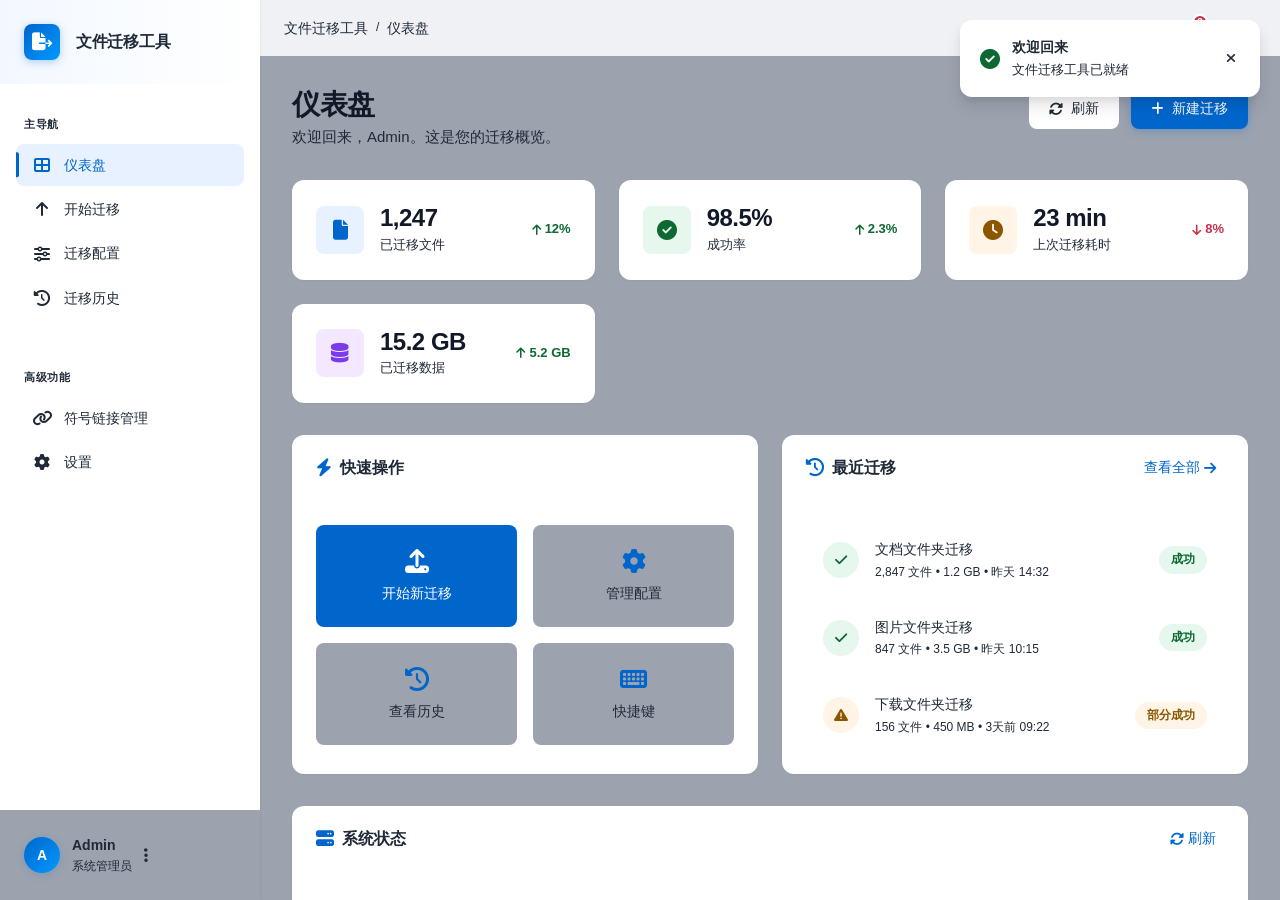
==== prototype/index.html @ 098ca800 "fix: 修复PyInstaller打包后TclError字体解析异常问题 1.  移除所有自定义微软雅黑字体配置，包括样式设置和全局字体选项 2.  删除未使用的tkinter.font导入 3. " ====
<!DOCTYPE html>
<html lang="zh-CN">
<head>
    <meta charset="UTF-8">
    <meta name="viewport" content="width=device-width, initial-scale=1.0">
    <title>Windows 文件迁移工具 - 高保真原型</title>
    <link rel="stylesheet" href="css/style.css">
    <link rel="stylesheet" href="https://cdnjs.cloudflare.com/ajax/libs/font-awesome/6.4.0/css/all.min.css">
</head>
<body>
    <div class="app-container">
        <!-- 侧边栏 -->
        <nav class="sidebar" id="sidebar">
            <div class="sidebar-header">
                <div class="app-logo">
                    <div class="logo-icon">
                        <i class="fas fa-file-export"></i>
                    </div>
                </div>
                <span class="app-title">文件迁移工具</span>
            </div>
            
            <div class="nav-section">
                <div class="nav-section-title">主导航</div>
                <a href="#" class="nav-item active" data-page="dashboard">
                    <i class="fas fa-th-large nav-icon"></i>
                    <span>仪表盘</span>
                </a>
                <a href="#" class="nav-item" data-page="migrate">
                    <i class="fas fa-arrow-up nav-icon"></i>
                    <span>开始迁移</span>
                </a>
                <a href="#" class="nav-item" data-page="profiles">
                    <i class="fas fa-sliders-h nav-icon"></i>
                    <span>迁移配置</span>
                </a>
                <a href="#" class="nav-item" data-page="history">
                    <i class="fas fa-history nav-icon"></i>
                    <span>迁移历史</span>
                </a>
            </div>
            
            <div class="nav-section">
                <div class="nav-section-title">高级功能</div>
                <a href="#" class="nav-item" data-page="symlinks">
                    <i class="fas fa-link nav-icon"></i>
                    <span>符号链接管理</span>
                </a>
                <a href="#" class="nav-item" data-page="settings">
                    <i class="fas fa-cog nav-icon"></i>
                    <span>设置</span>
                </a>
            </div>
            
            <div class="sidebar-footer">
                <div class="user-info">
                    <div class="user-avatar">A</div>
                    <div class="user-details">
                        <div class="user-name">Admin</div>
                        <div class="user-role">系统管理员</div>
                    </div>
                    <i class="fas fa-ellipsis-v"></i>
                </div>
            </div>
        </nav>

        <!-- 主内容区 -->
        <main class="main-content">
            <!-- 顶部栏 -->
            <header class="top-bar">
                <div class="top-bar-left">
                    <button class="menu-toggle" id="menuToggle">
                        <i class="fas fa-bars"></i>
                    </button>
                    <div class="breadcrumb">
                        <span class="breadcrumb-item">文件迁移工具</span>
                        <span class="breadcrumb-separator">/</span>
                        <span class="breadcrumb-item active" id="pageTitle">仪表盘</span>
                    </div>
                </div>
                <div class="top-bar-right">
                    <button class="icon-button" title="搜索">
                        <i class="fas fa-search"></i>
                    </button>
                    <button class="icon-button" title="通知">
                        <i class="fas fa-bell"></i>
                        <span class="notification-badge">3</span>
                    </button>
                    <button class="icon-button" title="帮助">
                        <i class="fas fa-question-circle"></i>
                    </button>
                </div>
            </header>

            <!-- 页面内容 -->
            <div class="page-content" id="pageContent">
                <!-- 仪表盘页面 -->
                <div class="page active" id="page-dashboard">
                    <div class="page-header">
                        <div class="page-header-content">
                            <div>
                                <h1>仪表盘</h1>
                                <p class="page-description">欢迎回来，Admin。这是您的迁移概览。</p>
                            </div>
                            <div class="page-header-actions">
                                <button class="button" onclick="refreshDashboard()">
                                    <i class="fas fa-sync-alt"></i>
                                    <span>刷新</span>
                                </button>
                                <button class="button primary" onclick="navigateToPage('migrate')">
                                    <i class="fas fa-plus"></i>
                                    <span>新建迁移</span>
                                </button>
                            </div>
                        </div>
                    </div>
                    
                    <!-- 统计卡片 -->
                    <div class="stats-grid">
                        <div class="stat-card">
                            <div class="stat-icon blue">
                                <i class="fas fa-file"></i>
                            </div>
                            <div class="stat-content">
                                <div class="stat-value" id="statFiles">1,247</div>
                                <div class="stat-label">已迁移文件</div>
                            </div>
                            <div class="stat-trend up">
                                <i class="fas fa-arrow-up"></i>
                                <span>12%</span>
                            </div>
                        </div>
                        
                        <div class="stat-card">
                            <div class="stat-icon green">
                                <i class="fas fa-check-circle"></i>
                            </div>
                            <div class="stat-content">
                                <div class="stat-value">98.5%</div>
                                <div class="stat-label">成功率</div>
                            </div>
                            <div class="stat-trend up">
                                <i class="fas fa-arrow-up"></i>
                                <span>2.3%</span>
                            </div>
                        </div>
                        
                        <div class="stat-card">
                            <div class="stat-icon orange">
                                <i class="fas fa-clock"></i>
                            </div>
                            <div class="stat-content">
                                <div class="stat-value">23 min</div>
                                <div class="stat-label">上次迁移耗时</div>
                            </div>
                            <div class="stat-trend down">
                                <i class="fas fa-arrow-down"></i>
                                <span>8%</span>
                            </div>
                        </div>
                        
                        <div class="stat-card">
                            <div class="stat-icon purple">
                                <i class="fas fa-database"></i>
                            </div>
                            <div class="stat-content">
                                <div class="stat-value">15.2 GB</div>
                                <div class="stat-label">已迁移数据</div>
                            </div>
                            <div class="stat-trend up">
                                <i class="fas fa-arrow-up"></i>
                                <span>5.2 GB</span>
                            </div>
                        </div>
                    </div>
                    
                    <!-- 内容网格 -->
                    <div class="content-grid">
                        <!-- 快速操作 -->
                        <div class="card">
                            <div class="card-header">
                                <h2><i class="fas fa-bolt"></i> 快速操作</h2>
                            </div>
                            <div class="card-content">
                                <div class="quick-actions">
                                    <button class="action-button primary" onclick="navigateToPage('migrate')">
                                        <i class="fas fa-upload"></i>
                                        <span>开始新迁移</span>
                                    </button>
                                    <button class="action-button" onclick="navigateToPage('profiles')">
                                        <i class="fas fa-cog"></i>
                                        <span>管理配置</span>
                                    </button>
                                    <button class="action-button" onclick="navigateToPage('history')">
                                        <i class="fas fa-history"></i>
                                        <span>查看历史</span>
                                    </button>
                                    <button class="action-button" onclick="showKeyboardShortcuts()">
                                        <i class="fas fa-keyboard"></i>
                                        <span>快捷键</span>
                                    </button>
                                </div>
                            </div>
                        </div>
                        
                        <!-- 最近迁移 -->
                        <div class="card">
                            <div class="card-header">
                                <h2><i class="fas fa-history"></i> 最近迁移</h2>
                                <button class="text-button" onclick="navigateToPage('history')">查看全部 <i class="fas fa-arrow-right"></i></button>
                            </div>
                            <div class="card-content">
                                <div class="history-list">
                                    <div class="history-item">
                                        <div class="history-icon success">
                                            <i class="fas fa-check"></i>
                                        </div>
                                        <div class="history-details">
                                            <div class="history-title">文档文件夹迁移</div>
                                            <div class="history-meta">2,847 文件 • 1.2 GB • 昨天 14:32</div>
                                        </div>
                                        <div class="history-status success">成功</div>
                                    </div>
                                    <div class="history-item">
                                        <div class="history-icon success">
                                            <i class="fas fa-check"></i>
                                        </div>
                                        <div class="history-details">
                                            <div class="history-title">图片文件夹迁移</div>
                                            <div class="history-meta">847 文件 • 3.5 GB • 昨天 10:15</div>
                                        </div>
                                        <div class="history-status success">成功</div>
                                    </div>
                                    <div class="history-item">
                                        <div class="history-icon warning">
                                            <i class="fas fa-exclamation-triangle"></i>
                                        </div>
                                        <div class="history-details">
                                            <div class="history-title">下载文件夹迁移</div>
                                            <div class="history-meta">156 文件 • 450 MB • 3天前 09:22</div>
                                        </div>
                                        <div class="history-status warning">部分成功</div>
                                    </div>
                                </div>
                            </div>
                        </div>
                    </div>
                    
                    <!-- 系统状态 -->
                    <div class="card">
                        <div class="card-header">
                            <h2><i class="fas fa-server"></i> 系统状态</h2>
                            <button class="text-button" onclick="refreshSystemStatus()"><i class="fas fa-sync-alt"></i> 刷新</button>
                        </div>
                        <div class="card-content">
                            <div class="system-status">
                                <div class="status-item">
                                    <div class="status-label">
                                        <i class="fas fa-hdd"></i>
                                        磁盘空间 (C:)
                                    </div>
                                    <div class="status-value">
                                        <div class="progress-bar">
                                            <div class="progress-fill" style="width: 78%"></div>
                                        </div>
                                        <span>78% 已用 (156 GB / 200 GB)</span>
                                    </div>
                                </div>
                                <div class="status-item">
                                    <div class="status-label">
                                        <i class="fas fa-hdd"></i>
                                        磁盘空间 (D:)
                                    </div>
                                    <div class="status-value">
                                        <div class="progress-bar">
                                            <div class="progress-fill green" style="width: 45%"></div>
                                        </div>
                                        <span>45% 已用 (450 GB / 1 TB)</span>
                                    </div>
                                </div>
                                <div class="status-item">
                                    <div class="status-label">
                                        <i class="fas fa-shield-alt"></i>
                                        系统保护
                                    </div>
                                    <div class="status-value">
                                        <span class="status-badge success"><i class="fas fa-check-circle"></i> 已启用</span>
                                    </div>
                                </div>
                                <div class="status-item">
                                    <div class="status-label">
                                        <i class="fas fa-clock"></i>
                                        上次检查
                                    </div>
                                    <div class="status-value">2026-06-26 16:15:32</div>
                                </div>
                            </div>
                        </div>
                    </div>
                </div>
                
                <!-- 迁移页面（简化显示） -->
                <div class="page" id="page-migrate">
                    <div class="page-header">
                        <h1>开始迁移</h1>
                        <p class="page-description">选择源目录和目标目录，配置迁移选项</p>
                    </div>
                    <div class="card">
                        <div class="card-content">
                            <div class="empty-state">
                                <i class="fas fa-file-export"></i>
                                <h3>迁移向导</h3>
                                <p>点击下方按钮开始新的迁移任务</p>
                                <button class="button primary" onclick="startMigrationWizard()">
                                    <i class="fas fa-play"></i>
                                    <span>启动迁移向导</span>
                                </button>
                            </div>
                        </div>
                    </div>
                </div>
                
                <!-- 其他页面占位 -->
                <div class="page" id="page-profiles">
                    <div class="page-header">
                        <h1>迁移配置</h1>
                        <p class="page-description">管理您的迁移配置文件</p>
                    </div>
                    <div class="card">
                        <div class="card-content">
                            <div class="empty-state">
                                <i class="fas fa-sliders-h"></i>
                                <h3>迁移配置管理</h3>
                                <p>创建和管理不同的迁移配置文件</p>
                            </div>
                        </div>
                    </div>
                </div>
                
                <div class="page" id="page-history">
                    <div class="page-header">
                        <h1>迁移历史</h1>
                        <p class="page-description">查看所有迁移记录</p>
                    </div>
                    <div class="card">
                        <div class="card-content">
                            <div class="empty-state">
                                <i class="fas fa-history"></i>
                                <h3>迁移历史记录</h3>
                                <p>所有迁移任务的详细历史记录将显示在这里</p>
                            </div>
                        </div>
                    </div>
                </div>
                
                <div class="page" id="page-symlinks">
                    <div class="page-header">
                        <h1>符号链接管理</h1>
                        <p class="page-description">查看和管理所有符号链接</p>
                    </div>
                    <div class="card">
                        <div class="card-content">
                            <div class="empty-state">
                                <i class="fas fa-link"></i>
                                <h3>符号链接管理</h3>
                                <p>管理已创建的符号链接</p>
                            </div>
                        </div>
                    </div>
                </div>
                
                <div class="page" id="page-settings">
                    <div class="page-header">
                        <h1>设置</h1>
                        <p class="page-description">配置应用程序选项</p>
                    </div>
                    <div class="card">
                        <div class="card-content">
                            <div class="settings-section">
                                <h3>常规设置</h3>
                                <div class="setting-item">
                                    <div class="setting-info">
                                        <div class="setting-label">自动检查更新</div>
                                        <div class="setting-description">自动检查并通知新版本</div>
                                    </div>
                                    <label class="toggle">
                                        <input type="checkbox" checked>
                                        <span class="toggle-slider"></span>
                                    </label>
                                </div>
                                <div class="setting-item">
                                    <div class="setting-info">
                                        <div class="setting-label">迁移前确认</div>
                                        <div class="setting-description">每次迁移前显示确认对话框</div>
                                    </div>
                                    <label class="toggle">
                                        <input type="checkbox" checked>
                                        <span class="toggle-slider"></span>
                                    </label>
                                </div>
                                <div class="setting-item">
                                    <div class="setting-info">
                                        <div class="setting-label">深色模式</div>
                                        <div class="setting-description">使用深色主题</div>
                                    </div>
                                    <label class="toggle">
                                        <input type="checkbox">
                                        <span class="toggle-slider"></span>
                                    </label>
                                </div>
                            </div>
                        </div>
                    </div>
                </div>
            </div>
        </main>
    </div>
    
    <!-- 通知容器 -->
    <div id="notificationContainer" class="notification-container"></div>
    
    <script src="js/app.js"></script>
</body>
</html>
---- prototype/css/style.css ----
/* Windows 11 Fluent Design 风格 - 增强版 */
:root {
    /* 色彩系统 - 更精致的配色 */
    --primary: #0066CC;
    --primary-hover: #0052A3;
    --primary-active: #003D7A;
    --primary-light: #E8F1FF;
    --primary-lighter: #F3F8FF;
    --success: #0D6832;
    --success-light: #E6F7ED;
    --warning: #8A5700;
    --warning-light: #FFF4E6;
    --danger: #C4314B;
    --danger-light: #FDE7EB;
    --info: #0369A1;
    --info-light: #E0F2FE;
    
    /* 中性色 - 更丰富的灰度 */
    --gray-0: #FFFFFF;
    --gray-10: #F9FAFB;
    --gray-20: #F3F4F6;
    --gray-30: #E5E7EB;
    --gray-40: #D1D5DB;
    --gray-50: #9CA3AF;
    --gray-60: #6B7280;
    --gray-70: #4B5563;
    --gray-80: #374151;
    --gray-90: #1F2937;
    --gray-100: #111827;
    --gray-110: #0A0E14;
    
    /* 阴影 - 更自然的层次 */
    --shadow-xs: 0 1px 2px rgba(0,0,0,0.04);
    --shadow-sm: 0 1px 3px rgba(0,0,0,0.06), 0 1px 2px rgba(0,0,0,0.04);
    --shadow-md: 0 4px 6px rgba(0,0,0,0.07), 0 2px 4px rgba(0,0,0,0.06);
    --shadow-lg: 0 10px 15px rgba(0,0,0,0.1), 0 4px 6px rgba(0,0,0,0.05);
    --shadow-xl: 0 20px 25px rgba(0,0,0,0.12), 0 10px 10px rgba(0,0,0,0.06);
    --shadow-2xl: 0 25px 50px rgba(0,0,0,0.18);
    
    /* 圆角 - 更现代的尺寸 */
    --radius-xs: 2px;
    --radius-sm: 4px;
    --radius-md: 8px;
    --radius-lg: 12px;
    --radius-xl: 16px;
    --radius-2xl: 20px;
    --radius-full: 9999px;
    
    /* 间距 - 更精细的间距系统 */
    --spacing-0: 0px;
    --spacing-px: 1px;
    --spacing-0-5: 2px;
    --spacing-1: 4px;
    --spacing-1-5: 6px;
    --spacing-2: 8px;
    --spacing-2-5: 10px;
    --spacing-3: 12px;
    --spacing-3-5: 14px;
    --spacing-4: 16px;
    --spacing-5: 20px;
    --spacing-6: 24px;
    --spacing-8: 32px;
    --spacing-10: 40px;
    --spacing-12: 48px;
    --spacing-16: 64px;
    
    /* 动画 */
    --transition-fast: 150ms cubic-bezier(0.4, 0, 0.2, 1);
    --transition-normal: 250ms cubic-bezier(0.4, 0, 0.2, 1);
    --transition-slow: 350ms cubic-bezier(0.4, 0, 0.2, 1);
}

* {
    margin: 0;
    padding: 0;
    box-sizing: border-box;
}

body {
    font-family: 'Inter', -apple-system, BlinkMacSystemFont, 'Segoe UI', 'PingFang SC', 'Microsoft YaHei', sans-serif;
    background: var(--gray-10);
    color: var(--gray-90);
    line-height: 1.6;
    -webkit-font-smoothing: antialiased;
    -moz-osx-font-smoothing: grayscale;
}

/* 应用容器 */
.app-container {
    display: flex;
    height: 100vh;
    overflow: hidden;
}

/* ===== 侧边栏 ===== */
.sidebar {
    width: 260px;
    background: var(--gray-0);
    border-right: 1px solid var(--gray-200);
    display: flex;
    flex-direction: column;
    transition: transform var(--transition-normal);
    z-index: 100;
    box-shadow: var(--shadow-sm);
}

.sidebar-header {
    display: flex;
    align-items: center;
    gap: var(--spacing-4);
    padding: var(--spacing-6);
    border-bottom: 1px solid var(--gray-200);
    background: linear-gradient(to right, var(--primary-lighter), var(--gray-0));
}

.app-logo {
    width: 36px;
    height: 36px;
    flex-shrink: 0;
}

.logo-icon {
    width: 36px;
    height: 36px;
    background: linear-gradient(135deg, var(--primary), #0099FF);
    border-radius: var(--radius-md);
    display: flex;
    align-items: center;
    justify-content: center;
    color: white;
    font-size: 18px;
    box-shadow: 0 2px 8px rgba(0,102,204,0.3);
}

.app-title {
    font-size: 16px;
    font-weight: 600;
    color: var(--gray-90);
    letter-spacing: -0.3px;
}

.nav-section {
    padding: var(--spacing-4) var(--spacing-2);
}

.nav-section-title {
    font-size: 11px;
    font-weight: 600;
    text-transform: uppercase;
    letter-spacing: 0.5px;
    color: var(--gray-500);
    padding: var(--spacing-2) var(--spacing-4);
    margin-top: var(--spacing-2);
}

.nav-item {
    display: flex;
    align-items: center;
    gap: var(--spacing-3);
    padding: 10px var(--spacing-4);
    margin: 2px var(--spacing-2);
    border-radius: var(--radius-md);
    color: var(--gray-700);
    text-decoration: none;
    font-size: 14px;
    font-weight: 450;
    transition: all var(--transition-fast);
    cursor: pointer;
    position: relative;
}

.nav-item:hover {
    background: var(--gray-100);
    color: var(--gray-900);
}

.nav-item.active {
    background: var(--primary-light);
    color: var(--primary);
    font-weight: 550;
}

.nav-item.active::before {
    content: '';
    position: absolute;
    left: 0;
    top: 50%;
    transform: translateY(-50%);
    width: 3px;
    height: 60%;
    background: var(--primary);
    border-radius: 0 2px 2px 0;
}

.nav-icon {
    width: 20px;
    text-align: center;
    font-size: 16px;
    flex-shrink: 0;
}

.sidebar-footer {
    margin-top: auto;
    padding: var(--spacing-4);
    border-top: 1px solid var(--gray-200);
    background: var(--gray-50);
}

.user-info {
    display: flex;
    align-items: center;
    gap: var(--spacing-3);
    padding: var(--spacing-2);
    border-radius: var(--radius-md);
    transition: background var(--transition-fast);
    cursor: pointer;
}

.user-info:hover {
    background: var(--gray-100);
}

.user-avatar {
    width: 36px;
    height: 36px;
    border-radius: var(--radius-full);
    background: linear-gradient(135deg, var(--primary), #0099FF);
    color: white;
    display: flex;
    align-items: center;
    justify-content: center;
    font-weight: 600;
    font-size: 14px;
    box-shadow: 0 2px 8px rgba(0,102,204,0.2);
}

.user-name {
    font-size: 14px;
    font-weight: 550;
    color: var(--gray-900);
}

.user-role {
    font-size: 12px;
    color: var(--gray-500);
}

/* ===== 主内容区 ===== */
.main-content {
    flex: 1;
    display: flex;
    flex-direction: column;
    overflow: hidden;
    background: var(--gray-50);
}

/* 顶部栏 */
.top-bar {
    display: flex;
    align-items: center;
    justify-content: space-between;
    padding: 0 var(--spacing-6);
    height: 56px;
    background: rgba(255,255,255,0.85);
    backdrop-filter: blur(20px) saturate(180%);
    -webkit-backdrop-filter: blur(20px) saturate(180%);
    border-bottom: 1px solid var(--gray-200);
    flex-shrink: 0;
    z-index: 50;
}

.top-bar-left {
    display: flex;
    align-items: center;
    gap: var(--spacing-4);
}

.menu-toggle {
    display: none;
    width: 36px;
    height: 36px;
    border: none;
    background: transparent;
    border-radius: var(--radius-md);
    cursor: pointer;
    color: var(--gray-700);
    padding: 6px;
    transition: all var(--transition-fast);
}

.menu-toggle:hover {
    background: var(--gray-100);
    color: var(--gray-900);
}

.breadcrumb {
    display: flex;
    align-items: center;
    gap: var(--spacing-2);
    font-size: 14px;
}

.breadcrumb-item {
    color: var(--gray-500);
    font-weight: 450;
}

.breadcrumb-item.active {
    color: var(--gray-900);
    font-weight: 550;
}

.breadcrumb-separator {
    color: var(--gray-400);
    font-size: 12px;
}

.top-bar-right {
    display: flex;
    align-items: center;
    gap: var(--spacing-2);
}

.icon-button {
    position: relative;
    width: 36px;
    height: 36px;
    border: none;
    background: transparent;
    border-radius: var(--radius-md);
    cursor: pointer;
    color: var(--gray-600);
    padding: 6px;
    display: flex;
    align-items: center;
    justify-content: center;
    transition: all var(--transition-fast);
}

.icon-button:hover {
    background: var(--gray-100);
    color: var(--gray-900);
}

.notification-badge {
    position: absolute;
    top: 4px;
    right: 4px;
    width: 16px;
    height: 16px;
    background: var(--danger);
    color: white;
    font-size: 10px;
    font-weight: 600;
    border-radius: var(--radius-full);
    display: flex;
    align-items: center;
    justify-content: center;
    border: 2px solid white;
}

/* 页面内容 */
.page-content {
    flex: 1;
    overflow-y: auto;
    padding: var(--spacing-8);
    scrollbar-width: thin;
    scrollbar-color: var(--gray-400) transparent;
}

.page-content::-webkit-scrollbar {
    width: 6px;
}

.page-content::-webkit-scrollbar-track {
    background: transparent;
}

.page-content::-webkit-scrollbar-thumb {
    background: var(--gray-400);
    border-radius: 3px;
}

.page {
    display: none;
    animation: fadeIn var(--transition-normal);
}

.page.active {
    display: block;
}

@keyframes fadeIn {
    from {
        opacity: 0;
        transform: translateY(8px);
    }
    to {
        opacity: 1;
        transform: translateY(0);
    }
}

.page-header {
    margin-bottom: var(--spacing-8);
}

.page-header-content {
    display: flex;
    align-items: flex-start;
    justify-content: space-between;
    gap: var(--spacing-4);
}

.page-header h1 {
    font-size: 28px;
    font-weight: 700;
    color: var(--gray-100);
    letter-spacing: -0.5px;
    margin-bottom: var(--spacing-1);
    line-height: 1.2;
}

.page-description {
    font-size: 15px;
    color: var(--gray-500);
    line-height: 1.5;
}

.page-header-actions {
    display: flex;
    gap: var(--spacing-3);
    flex-shrink: 0;
}

/* 统计卡片 */
.stats-grid {
    display: grid;
    grid-template-columns: repeat(auto-fit, minmax(240px, 1fr));
    gap: var(--spacing-6);
    margin-bottom: var(--spacing-8);
}

.stat-card {
    background: var(--gray-0);
    border: 1px solid var(--gray-200);
    border-radius: var(--radius-lg);
    padding: var(--spacing-6);
    display: flex;
    align-items: center;
    gap: var(--spacing-4);
    transition: all var(--transition-normal);
    box-shadow: var(--shadow-xs);
    position: relative;
    overflow: hidden;
}

.stat-card::before {
    content: '';
    position: absolute;
    top: 0;
    left: 0;
    right: 0;
    height: 3px;
    background: linear-gradient(90deg, var(--primary), #0099FF);
    opacity: 0;
    transition: opacity var(--transition-normal);
}

.stat-card:hover {
    box-shadow: var(--shadow-md);
    transform: translateY(-2px);
}

.stat-card:hover::before {
    opacity: 1;
}

.stat-icon {
    width: 48px;
    height: 48px;
    border-radius: var(--radius-md);
    display: flex;
    align-items: center;
    justify-content: center;
    flex-shrink: 0;
    font-size: 20px;
}

.stat-icon i {
    font-size: 20px;
}

.stat-icon.blue {
    background: var(--primary-light);
    color: var(--primary);
}

.stat-icon.green {
    background: var(--success-light);
    color: var(--success);
}

.stat-icon.orange {
    background: var(--warning-light);
    color: var(--warning);
}

.stat-icon.purple {
    background: #F3E8FF;
    color: #7C3AED;
}

.stat-content {
    flex: 1;
}

.stat-value {
    font-size: 24px;
    font-weight: 700;
    color: var(--gray-100);
    line-height: 1.2;
    letter-spacing: -0.5px;
}

.stat-label {
    font-size: 13px;
    color: var(--gray-500);
    margin-top: 2px;
    font-weight: 450;
}

.stat-trend {
    display: flex;
    align-items: center;
    gap: 4px;
    font-size: 13px;
    font-weight: 550;
}

.stat-trend i {
    font-size: 12px;
}

.stat-trend.up {
    color: var(--success);
}

.stat-trend.down {
    color: var(--danger);
}

/* 内容网格 */
.content-grid {
    display: grid;
    grid-template-columns: repeat(auto-fit, minmax(400px, 1fr));
    gap: var(--spacing-6);
    margin-bottom: var(--spacing-8);
}

/* 卡片 */
.card {
    background: var(--gray-0);
    border: 1px solid var(--gray-200);
    border-radius: var(--radius-lg);
    box-shadow: var(--shadow-xs);
    overflow: hidden;
    transition: box-shadow var(--transition-normal);
}

.card:hover {
    box-shadow: var(--shadow-sm);
}

.card-header {
    display: flex;
    align-items: center;
    justify-content: space-between;
    padding: var(--spacing-5) var(--spacing-6);
    border-bottom: 1px solid var(--gray-200);
}

.card-header h2 {
    font-size: 16px;
    font-weight: 600;
    color: var(--gray-900);
    display: flex;
    align-items: center;
    gap: var(--spacing-2);
}

.card-header h2 i {
    color: var(--primary);
    font-size: 18px;
}

.card-content {
    padding: var(--spacing-6);
}

.text-button {
    background: none;
    border: none;
    color: var(--primary);
    font-size: 14px;
    font-weight: 550;
    cursor: pointer;
    padding: var(--spacing-1) var(--spacing-2);
    border-radius: var(--radius-sm);
    transition: all var(--transition-fast);
    display: flex;
    align-items: center;
    gap: var(--spacing-1);
}

.text-button:hover {
    background: var(--primary-light);
}

/* 快速操作 */
.quick-actions {
    display: grid;
    grid-template-columns: repeat(auto-fit, minmax(140px, 1fr));
    gap: var(--spacing-4);
}

.action-button {
    display: flex;
    flex-direction: column;
    align-items: center;
    justify-content: center;
    gap: var(--spacing-3);
    padding: var(--spacing-6);
    background: var(--gray-50);
    border: 1px solid var(--gray-200);
    border-radius: var(--radius-md);
    cursor: pointer;
    transition: all var(--transition-normal);
    font-size: 14px;
    font-weight: 500;
    color: var(--gray-700);
    font-family: inherit;
}

.action-button i {
    font-size: 24px;
    color: var(--primary);
    transition: transform var(--transition-normal);
}

.action-button:hover {
    background: var(--gray-100);
    border-color: var(--gray-300);
    transform: translateY(-2px);
    box-shadow: var(--shadow-sm);
}

.action-button:hover i {
    transform: scale(1.1);
}

.action-button.primary {
    background: var(--primary);
    color: white;
    border-color: var(--primary);
}

.action-button.primary i {
    color: white;
}

.action-button.primary:hover {
    background: var(--primary-hover);
    border-color: var(--primary-hover);
}

/* 历史记录列表 */
.history-list {
    display: flex;
    flex-direction: column;
    gap: var(--spacing-2);
}

.history-item {
    display: flex;
    align-items: center;
    gap: var(--spacing-4);
    padding: var(--spacing-3) var(--spacing-4);
    border-radius: var(--radius-md);
    transition: all var(--transition-fast);
    border: 1px solid transparent;
}

.history-item:hover {
    background: var(--gray-50);
    border-color: var(--gray-200);
}

.history-icon {
    width: 36px;
    height: 36px;
    border-radius: var(--radius-full);
    display: flex;
    align-items: center;
    justify-content: center;
    flex-shrink: 0;
    font-size: 14px;
}

.history-icon.success {
    background: var(--success-light);
    color: var(--success);
}

.history-icon.warning {
    background: var(--warning-light);
    color: var(--warning);
}

.history-details {
    flex: 1;
}

.history-title {
    font-size: 14px;
    font-weight: 550;
    color: var(--gray-900);
}

.history-meta {
    font-size: 12px;
    color: var(--gray-500);
    margin-top: 2px;
}

.history-status {
    font-size: 12px;
    font-weight: 600;
    padding: 4px 12px;
    border-radius: var(--radius-full);
}

.history-status.success {
    background: var(--success-light);
    color: var(--success);
}

.history-status.warning {
    background: var(--warning-light);
    color: var(--warning);
}

/* 系统状态 */
.system-status {
    display: flex;
    flex-direction: column;
    gap: var(--spacing-6);
}

.status-item {
    display: flex;
    align-items: center;
    justify-content: space-between;
    gap: var(--spacing-6);
}

.status-label {
    font-size: 14px;
    font-weight: 500;
    color: var(--gray-700);
    min-width: 140px;
    display: flex;
    align-items: center;
    gap: var(--spacing-2);
}

.status-label i {
    color: var(--primary);
    width: 18px;
    text-align: center;
}

.status-value {
    flex: 1;
    display: flex;
    align-items: center;
    gap: var(--spacing-4);
    font-size: 14px;
    color: var(--gray-900);
}

.progress-bar {
    flex: 1;
    height: 8px;
    background: var(--gray-200);
    border-radius: 4px;
    overflow: hidden;
    max-width: 300px;
}

.progress-fill {
    height: 100%;
    background: var(--primary);
    border-radius: 4px;
    transition: width var(--transition-slow);
    position: relative;
    overflow: hidden;
}

.progress-fill::after {
    content: '';
    position: absolute;
    top: 0;
    left: 0;
    right: 0;
    bottom: 0;
    background: linear-gradient(
        90deg,
        transparent 0%,
        rgba(255,255,255,0.3) 50%,
        transparent 100%
    );
    animation: shimmer 2s infinite;
}

@keyframes shimmer {
    0% { transform: translateX(-100%); }
    100% { transform: translateX(100%); }
}

.progress-fill.green {
    background: var(--success);
}

.progress-fill.orange {
    background: var(--warning);
}

.progress-fill.red {
    background: var(--danger);
}

.status-badge {
    display: inline-flex;
    align-items: center;
    gap: var(--spacing-1);
    padding: 4px 12px;
    border-radius: var(--radius-full);
    font-size: 13px;
    font-weight: 550;
}

.status-badge.success {
    background: var(--success-light);
    color: var(--success);
}

/* 空状态 */
.empty-state {
    display: flex;
    flex-direction: column;
    align-items: center;
    justify-content: center;
    padding: var(--spacing-16) var(--spacing-8);
    text-align: center;
}

.empty-state i {
    font-size: 48px;
    color: var(--gray-400);
    margin-bottom: var(--spacing-4);
}

.empty-state h3 {
    font-size: 18px;
    font-weight: 600;
    color: var(--gray-900);
    margin-bottom: var(--spacing-2);
}

.empty-state p {
    font-size: 14px;
    color: var(--gray-500);
    margin-bottom: var(--spacing-6);
}

/* 设置项 */
.settings-section {
    display: flex;
    flex-direction: column;
    gap: var(--spacing-6);
}

.settings-section h3 {
    font-size: 16px;
    font-weight: 600;
    color: var(--gray-900);
    margin-bottom: var(--spacing-2);
}

.setting-item {
    display: flex;
    align-items: center;
    justify-content: space-between;
    padding: var(--spacing-4) 0;
    border-bottom: 1px solid var(--gray-100);
}

.setting-item:last-child {
    border-bottom: none;
}

.setting-info {
    flex: 1;
}

.setting-label {
    font-size: 14px;
    font-weight: 550;
    color: var(--gray-900);
}

.setting-description {
    font-size: 13px;
    color: var(--gray-500);
    margin-top: 2px;
}

/* 切换开关 */
.toggle {
    position: relative;
    display: inline-block;
    width: 44px;
    height: 24px;
}

.toggle input {
    opacity: 0;
    width: 0;
    height: 0;
}

.toggle-slider {
    position: absolute;
    cursor: pointer;
    top: 0;
    left: 0;
    right: 0;
    bottom: 0;
    background-color: var(--gray-300);
    transition: var(--transition-fast);
    border-radius: 24px;
}

.toggle-slider:before {
    position: absolute;
    content: "";
    height: 18px;
    width: 18px;
    left: 3px;
    bottom: 3px;
    background-color: white;
    transition: var(--transition-fast);
    border-radius: 50%;
    box-shadow: var(--shadow-sm);
}

.toggle input:checked + .toggle-slider {
    background-color: var(--primary);
}

.toggle input:checked + .toggle-slider:before {
    transform: translateX(20px);
}

/* 按钮 */
.button {
    padding: 10px 20px;
    border: 1px solid var(--gray-300);
    border-radius: var(--radius-md);
    background: var(--gray-0);
    color: var(--gray-900);
    font-size: 14px;
    font-weight: 550;
    font-family: inherit;
    cursor: pointer;
    transition: all var(--transition-fast);
    display: inline-flex;
    align-items: center;
    justify-content: center;
    gap: var(--spacing-2);
    line-height: 1.5;
}

.button:hover {
    background: var(--gray-50);
    border-color: var(--gray-400);
    box-shadow: var(--shadow-xs);
}

.button:active {
    transform: scale(0.98);
}

.button.primary {
    background: var(--primary);
    color: white;
    border-color: var(--primary);
    box-shadow: 0 2px 8px rgba(0,102,204,0.3);
}

.button.primary:hover {
    background: var(--primary-hover);
    border-color: var(--primary-hover);
    box-shadow: 0 4px 12px rgba(0,102,204,0.4);
}

.button i {
    font-size: 14px;
}

/* 通知容器 */
.notification-container {
    position: fixed;
    top: 20px;
    right: 20px;
    z-index: 9999;
    display: flex;
    flex-direction: column;
    gap: var(--spacing-3);
}

.notification {
    background: var(--gray-0);
    border: 1px solid var(--gray-200);
    border-radius: var(--radius-lg);
    padding: var(--spacing-4) var(--spacing-5);
    box-shadow: var(--shadow-lg);
    display: flex;
    align-items: center;
    gap: var(--spacing-3);
    min-width: 300px;
    max-width: 400px;
    animation: slideIn var(--transition-normal);
}

@keyframes slideIn {
    from {
        opacity: 0;
        transform: translateX(100px);
    }
    to {
        opacity: 1;
        transform: translateX(0);
    }
}

.notification-icon {
    font-size: 20px;
    flex-shrink: 0;
}

.notification.success .notification-icon {
    color: var(--success);
}

.notification.warning .notification-icon {
    color: var(--warning);
}

.notification.error .notification-icon {
    color: var(--danger);
}

.notification.info .notification-icon {
    color: var(--info);
}

.notification-content {
    flex: 1;
}

.notification-title {
    font-size: 14px;
    font-weight: 600;
    color: var(--gray-900);
}

.notification-message {
    font-size: 13px;
    color: var(--gray-500);
    margin-top: 2px;
}

.notification-close {
    background: none;
    border: none;
    color: var(--gray-400);
    cursor: pointer;
    padding: 4px;
    border-radius: var(--radius-sm);
    transition: all var(--transition-fast);
}

.notification-close:hover {
    background: var(--gray-100);
    color: var(--gray-900);
}

/* 响应式 */
@media (max-width: 768px) {
    .sidebar {
        position: fixed;
        left: 0;
        top: 0;
        bottom: 0;
        transform: translateX(-100%);
        box-shadow: var(--shadow-xl);
    }
    
    .sidebar.open {
        transform: translateX(0);
    }
    
    .menu-toggle {
        display: flex;
    }
    
    .stats-grid {
        grid-template-columns: 1fr;
    }
    
    .content-grid {
        grid-template-columns: 1fr;
    }
    
    .page-content {
        padding: var(--spacing-4);
    }
    
    .page-header h1 {
        font-size: 24px;
    }
    
    .page-header-content {
        flex-direction: column;
    }
    
    .status-item {
        flex-direction: column;
        align-items: flex-start;
        gap: var(--spacing-2);
    }
    
    .progress-bar {
        max-width: 100%;
    }
}

/* 工具类 */
.hidden {
    display: none !important;
}

.sr-only {
    position: absolute;
    width: 1px;
    height: 1px;
    padding: 0;
    margin: -1px;
    overflow: hidden;
    clip: rect(0, 0, 0, 0);
    white-space: nowrap;
    border-width: 0;
}
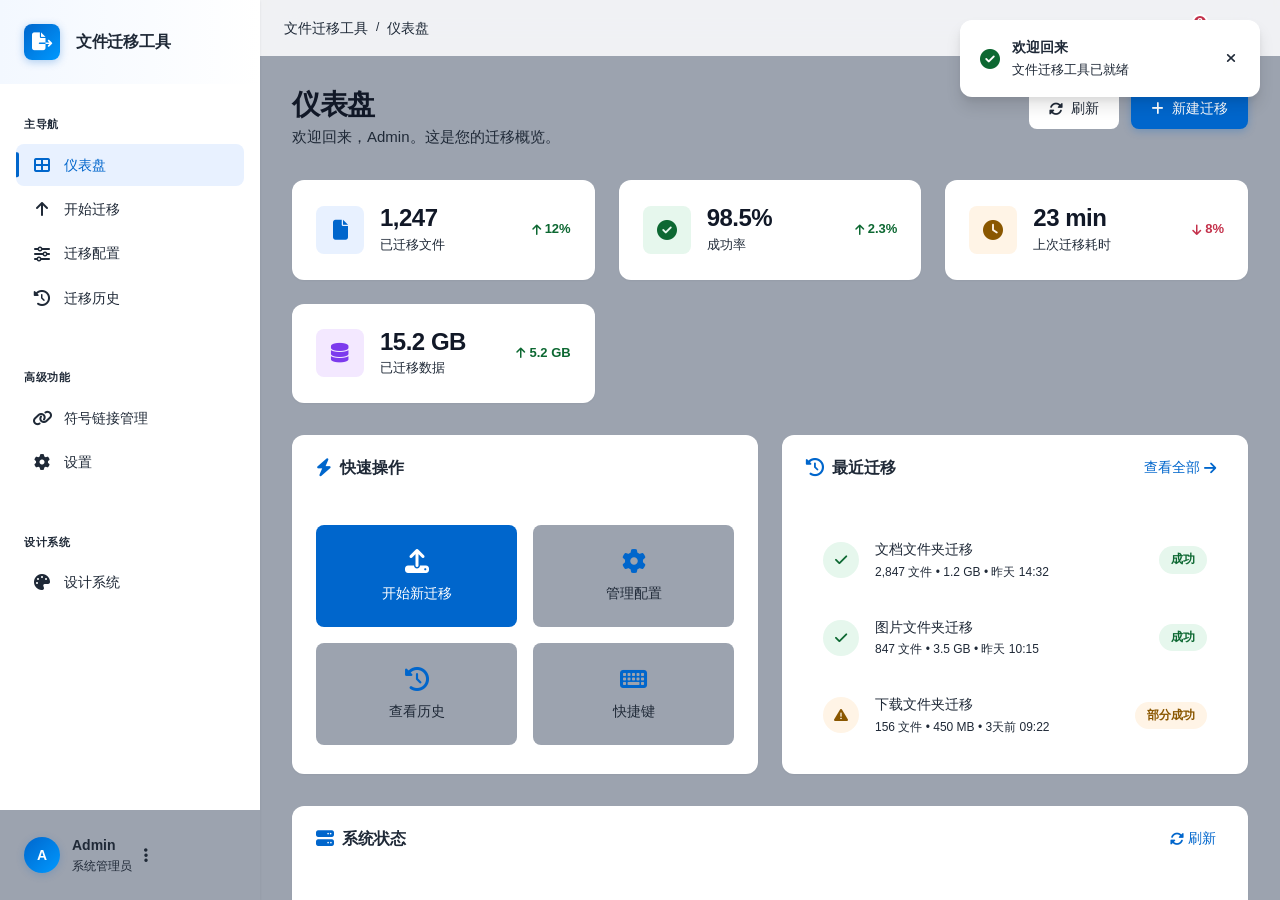
==== commit 04dcdf49: "feat(app.js): 新增设计系统页面路由配置 新增了 styleguide 页面的导航配置，将其加入页面路由映射表中，同时补充了原有的导航项格式。" ====
--- a/prototype/index.html
+++ b/prototype/index.html
@@ -40,17 +40,25 @@
                 </a>
             </div>
             
-            <div class="nav-section">
-                <div class="nav-section-title">高级功能</div>
-                <a href="#" class="nav-item" data-page="symlinks">
-                    <i class="fas fa-link nav-icon"></i>
-                    <span>符号链接管理</span>
-                </a>
-                <a href="#" class="nav-item" data-page="settings">
-                    <i class="fas fa-cog nav-icon"></i>
-                    <span>设置</span>
-                </a>
-            </div>
+                <div class="nav-section">
+                    <div class="nav-section-title">高级功能</div>
+                    <a href="#" class="nav-item" data-page="symlinks">
+                        <i class="fas fa-link nav-icon"></i>
+                        <span>符号链接管理</span>
+                    </a>
+                    <a href="#" class="nav-item" data-page="settings">
+                        <i class="fas fa-cog nav-icon"></i>
+                        <span>设置</span>
+                    </a>
+                </div>
+                
+                <div class="nav-section">
+                    <div class="nav-section-title">设计系统</div>
+                    <a href="#" class="nav-item" data-page="styleguide">
+                        <i class="fas fa-palette nav-icon"></i>
+                        <span>设计系统</span>
+                    </a>
+                </div>
             
             <div class="sidebar-footer">
                 <div class="user-info">
@@ -413,6 +421,331 @@
                     </div>
                 </div>
             </div>
+            
+            <!-- 设计系统展示页面 -->
+            <div class="page" id="page-styleguide">
+                <div class="page-header">
+                    <h1>设计系统</h1>
+                    <p class="page-description">Windows 文件迁移工具 - 设计规范展示</p>
+                </div>
+                
+                <!-- 色彩规范 -->
+                <div class="card" style="margin-bottom: 24px;">
+                    <div class="card-header">
+                        <h2><i class="fas fa-palette"></i> 色彩规范</h2>
+                    </div>
+                    <div class="card-content">
+                        <h3 style="margin-bottom: 16px; font-size: 18px;">主色调</h3>
+                        <div style="display: grid; grid-template-columns: repeat(auto-fill, minmax(200px, 1fr)); gap: 16px; margin-bottom: 32px;">
+                            <div class="color-swatch">
+                                <div style="background: #0066CC; height: 80px; border-radius: 8px 8px 0 0;"></div>
+                                <div style="padding: 12px; border: 1px solid #E5E7EB; border-top: none; border-radius: 0 0 8px 8px;">
+                                    <div style="font-weight: 600; margin-bottom: 4px;">Primary</div>
+                                    <div style="font-size: 13px; color: #6B7280;">#0066CC</div>
+                                </div>
+                            </div>
+                            <div class="color-swatch">
+                                <div style="background: #0052A3; height: 80px; border-radius: 8px 8px 0 0;"></div>
+                                <div style="padding: 12px; border: 1px solid #E5E7EB; border-top: none; border-radius: 0 0 8px 8px;">
+                                    <div style="font-weight: 600; margin-bottom: 4px;">Primary Hover</div>
+                                    <div style="font-size: 13px; color: #6B7280;">#0052A3</div>
+                                </div>
+                            </div>
+                            <div class="color-swatch">
+                                <div style="background: #E8F1FF; height: 80px; border-radius: 8px 8px 0 0; border: 1px solid #E5E7EB;"></div>
+                                <div style="padding: 12px; border: 1px solid #E5E7EB; border-top: none; border-radius: 0 0 8px 8px;">
+                                    <div style="font-weight: 600; margin-bottom: 4px;">Primary Light</div>
+                                    <div style="font-size: 13px; color: #6B7280;">#E8F1FF</div>
+                                </div>
+                            </div>
+                        </div>
+                        
+                        <h3 style="margin-bottom: 16px; font-size: 18px;">功能色</h3>
+                        <div style="display: grid; grid-template-columns: repeat(auto-fill, minmax(200px, 1fr)); gap: 16px; margin-bottom: 32px;">
+                            <div class="color-swatch">
+                                <div style="background: #0D6832; height: 80px; border-radius: 8px 8px 0 0;"></div>
+                                <div style="padding: 12px; border: 1px solid #E5E7EB; border-top: none; border-radius: 0 0 8px 8px;">
+                                    <div style="font-weight: 600; margin-bottom: 4px;">Success</div>
+                                    <div style="font-size: 13px; color: #6B7280;">#0D6832</div>
+                                </div>
+                            </div>
+                            <div class="color-swatch">
+                                <div style="background: #8A5700; height: 80px; border-radius: 8px 8px 0 0;"></div>
+                                <div style="padding: 12px; border: 1px solid #E5E7EB; border-top: none; border-radius: 0 0 8px 8px;">
+                                    <div style="font-weight: 600; margin-bottom: 4px;">Warning</div>
+                                    <div style="font-size: 13px; color: #6B7280;">#8A5700</div>
+                                </div>
+                            </div>
+                            <div class="color-swatch">
+                                <div style="background: #C4314B; height: 80px; border-radius: 8px 8px 0 0;"></div>
+                                <div style="padding: 12px; border: 1px solid #E5E7EB; border-top: none; border-radius: 0 0 8px 8px;">
+                                    <div style="font-weight: 600; margin-bottom: 4px;">Danger</div>
+                                    <div style="font-size: 13px; color: #6B7280;">#C4314B</div>
+                                </div>
+                            </div>
+                            <div class="color-swatch">
+                                <div style="background: #0369A1; height: 80px; border-radius: 8px 8px 0 0;"></div>
+                                <div style="padding: 12px; border: 1px solid #E5E7EB; border-top: none; border-radius: 0 0 8px 8px;">
+                                    <div style="font-weight: 600; margin-bottom: 4px;">Info</div>
+                                    <div style="font-size: 13px; color: #6B7280;">#0369A1</div>
+                                </div>
+                            </div>
+                        </div>
+                        
+                        <h3 style="margin-bottom: 16px; font-size: 18px;">中性色</h3>
+                        <div style="display: grid; grid-template-columns: repeat(auto-fill, minmax(150px, 1fr)); gap: 12px;">
+                            <div style="text-align: center;">
+                                <div style="background: #FFFFFF; height: 60px; border-radius: 8px; border: 1px solid #E5E7EB; margin-bottom: 8px;"></div>
+                                <div style="font-size: 12px; color: #6B7280;">Gray 0</div>
+                                <div style="font-size: 11px; color: #9CA3AF;">#FFFFFF</div>
+                            </div>
+                            <div style="text-align: center;">
+                                <div style="background: #F9FAFB; height: 60px; border-radius: 8px; border: 1px solid #E5E7EB; margin-bottom: 8px;"></div>
+                                <div style="font-size: 12px; color: #6B7280;">Gray 10</div>
+                                <div style="font-size: 11px; color: #9CA3AF;">#F9FAFB</div>
+                            </div>
+                            <div style="text-align: center;">
+                                <div style="background: #F3F4F6; height: 60px; border-radius: 8px; border: 1px solid #E5E7EB; margin-bottom: 8px;"></div>
+                                <div style="font-size: 12px; color: #6B7280;">Gray 20</div>
+                                <div style="font-size: 11px; color: #9CA3AF;">#F3F4F6</div>
+                            </div>
+                            <div style="text-align: center;">
+                                <div style="background: #E5E7EB; height: 60px; border-radius: 8px; border: 1px solid #E5E7EB; margin-bottom: 8px;"></div>
+                                <div style="font-size: 12px; color: #6B7280;">Gray 30</div>
+                                <div style="font-size: 11px; color: #9CA3AF;">#E5E7EB</div>
+                            </div>
+                            <div style="text-align: center;">
+                                <div style="background: #D1D5DB; height: 60px; border-radius: 8px; border: 1px solid #E5E7EB; margin-bottom: 8px;"></div>
+                                <div style="font-size: 12px; color: #6B7280;">Gray 40</div>
+                                <div style="font-size: 11px; color: #9CA3AF;">#D1D5DB</div>
+                            </div>
+                            <div style="text-align: center;">
+                                <div style="background: #9CA3AF; height: 60px; border-radius: 8px; border: 1px solid #E5E7EB; margin-bottom: 8px;"></div>
+                                <div style="font-size: 12px; color: #6B7280;">Gray 50</div>
+                                <div style="font-size: 11px; color: #9CA3AF;">#9CA3AF</div>
+                            </div>
+                            <div style="text-align: center;">
+                                <div style="background: #6B7280; height: 60px; border-radius: 8px; border: 1px solid #E5E7EB; margin-bottom: 8px;"></div>
+                                <div style="font-size: 12px; color: #6B7280;">Gray 60</div>
+                                <div style="font-size: 11px; color: #9CA3AF;">#6B7280</div>
+                            </div>
+                            <div style="text-align: center;">
+                                <div style="background: #4B5563; height: 60px; border-radius: 8px; border: 1px solid #E5E7EB; margin-bottom: 8px;"></div>
+                                <div style="font-size: 12px; color: #6B7280;">Gray 70</div>
+                                <div style="font-size: 11px; color: #9CA3AF;">#4B5563</div>
+                            </div>
+                            <div style="text-align: center;">
+                                <div style="background: #374151; height: 60px; border-radius: 8px; border: 1px solid #E5E7EB; margin-bottom: 8px;"></div>
+                                <div style="font-size: 12px; color: #6B7280;">Gray 80</div>
+                                <div style="font-size: 11px; color: #9CA3AF;">#374151</div>
+                            </div>
+                            <div style="text-align: center;">
+                                <div style="background: #1F2937; height: 60px; border-radius: 8px; border: 1px solid #E5E7EB; margin-bottom: 8px;"></div>
+                                <div style="font-size: 12px; color: #6B7280;">Gray 90</div>
+                                <div style="font-size: 11px; color: #9CA3AF;">#1F2937</div>
+                            </div>
+                            <div style="text-align: center;">
+                                <div style="background: #111827; height: 60px; border-radius: 8px; border: 1px solid #E5E7EB; margin-bottom: 8px;"></div>
+                                <div style="font-size: 12px; color: #6B7280;">Gray 100</div>
+                                <div style="font-size: 11px; color: #9CA3AF;">#111827</div>
+                            </div>
+                        </div>
+                    </div>
+                </div>
+                
+                <!-- 字体规范 -->
+                <div class="card" style="margin-bottom: 24px;">
+                    <div class="card-header">
+                        <h2><i class="fas fa-font"></i> 字体规范</h2>
+                    </div>
+                    <div class="card-content">
+                        <h3 style="margin-bottom: 16px; font-size: 18px;">字体族</h3>
+                        <div style="margin-bottom: 32px; padding: 20px; background: #F9FAFB; border-radius: 8px;">
+                            <div style="font-family: 'Inter', sans-serif; font-size: 24px; margin-bottom: 8px;">Inter - 英文主字体</div>
+                            <div style="font-family: 'Microsoft YaHei', sans-serif; font-size: 24px; margin-bottom: 8px;">微软雅黑 - 中文主字体</div>
+                            <div style="font-family: 'Consolas', monospace; font-size: 24px; margin-bottom: 8px;">Consolas - 代码字体</div>
+                        </div>
+                        
+                        <h3 style="margin-bottom: 16px; font-size: 18px;">字体大小</h3>
+                        <div style="margin-bottom: 32px;">
+                            <div style="padding: 12px 0; border-bottom: 1px solid #E5E7EB;">
+                                <div style="display: flex; justify-content: space-between; align-items: center;">
+                                    <div>
+                                        <div style="font-size: 28px; font-weight: 700;">H1 - 页面标题 (28px)</div>
+                                        <div style="font-size: 13px; color: #6B7280; margin-top: 4px;">字重: 700 | 行高: 1.2 | 字间距: -0.5px</div>
+                                    </div>
+                                </div>
+                            </div>
+                            <div style="padding: 12px 0; border-bottom: 1px solid #E5E7EB;">
+                                <div style="display: flex; justify-content: space-between; align-items: center;">
+                                    <div>
+                                        <div style="font-size: 20px; font-weight: 600;">H2 - 卡片标题 (20px)</div>
+                                        <div style="font-size: 13px; color: #6B7280; margin-top: 4px;">字重: 600 | 行高: 1.3 | 字间距: -0.3px</div>
+                                    </div>
+                                </div>
+                            </div>
+                            <div style="padding: 12px 0; border-bottom: 1px solid #E5E7EB;">
+                                <div style="display: flex; justify-content: space-between; align-items: center;">
+                                    <div>
+                                        <div style="font-size: 16px; font-weight: 600;">H3 - 小标题 (16px)</div>
+                                        <div style="font-size: 13px; color: #6B7280; margin-top: 4px;">字重: 600 | 行高: 1.4 | 字间距: 0px</div>
+                                    </div>
+                                </div>
+                            </div>
+                            <div style="padding: 12px 0; border-bottom: 1px solid #E5E7EB;">
+                                <div style="display: flex; justify-content: space-between; align-items: center;">
+                                    <div>
+                                        <div style="font-size: 14px; font-weight: 400;">Body - 正文 (14px)</div>
+                                        <div style="font-size: 13px; color: #6B7280; margin-top: 4px;">字重: 400 | 行高: 1.6 | 字间距: 0px</div>
+                                    </div>
+                                </div>
+                            </div>
+                            <div style="padding: 12px 0; border-bottom: 1px solid #E5E7EB;">
+                                <div style="display: flex; justify-content: space-between; align-items: center;">
+                                    <div>
+                                        <div style="font-size: 13px; font-weight: 450;">Small - 辅助文本 (13px)</div>
+                                        <div style="font-size: 13px; color: #6B7280; margin-top: 4px;">字重: 450 | 行高: 1.5 | 字间距: 0.1px</div>
+                                    </div>
+                                </div>
+                            </div>
+                            <div style="padding: 12px 0;">
+                                <div style="display: flex; justify-content: space-between; align-items: center;">
+                                    <div>
+                                        <div style="font-size: 12px; font-weight: 500;">XS - 标签 (12px)</div>
+                                        <div style="font-size: 13px; color: #6B7280; margin-top: 4px;">字重: 500 | 行高: 1.4 | 字间距: 0.2px</div>
+                                    </div>
+                                </div>
+                            </div>
+                        </div>
+                    </div>
+                </div>
+                
+                <!-- 按钮组件 -->
+                <div class="card" style="margin-bottom: 24px;">
+                    <div class="card-header">
+                        <h2><i class="fas fa-hand-pointer"></i> 按钮组件</h2>
+                    </div>
+                    <div class="card-content">
+                        <h3 style="margin-bottom: 16px; font-size: 18px;">主要按钮</h3>
+                        <div style="display: flex; gap: 16px; margin-bottom: 32px; flex-wrap: wrap;">
+                            <button class="button primary">主要按钮</button>
+                            <button class="button primary"><i class="fas fa-plus"></i> 带图标</button>
+                            <button class="button primary" disabled>禁用状态</button>
+                        </div>
+                        
+                        <h3 style="margin-bottom: 16px; font-size: 18px;">次要按钮</h3>
+                        <div style="display: flex; gap: 16px; margin-bottom: 32px; flex-wrap: wrap;">
+                            <button class="button">次要按钮</button>
+                            <button class="button"><i class="fas fa-cog"></i> 带图标</button>
+                            <button class="button" disabled>禁用状态</button>
+                        </div>
+                        
+                        <h3 style="margin-bottom: 16px; font-size: 18px;">危险按钮</h3>
+                        <div style="display: flex; gap: 16px; margin-bottom: 32px; flex-wrap: wrap;">
+                            <button class="button danger">危险按钮</button>
+                            <button class="button danger"><i class="fas fa-trash"></i> 删除</button>
+                            <button class="button danger" disabled>禁用状态</button>
+                        </div>
+                        
+                        <h3 style="margin-bottom: 16px; font-size: 18px;">按钮尺寸</h3>
+                        <div style="display: flex; gap: 16px; align-items: center; flex-wrap: wrap;">
+                            <button class="button primary" style="padding: 6px 12px; font-size: 13px; height: 32px;">小尺寸</button>
+                            <button class="button primary">标准尺寸</button>
+                            <button class="button primary" style="padding: 12px 24px; font-size: 16px; height: 48px;">大尺寸</button>
+                        </div>
+                    </div>
+                </div>
+                
+                <!-- 表单组件 -->
+                <div class="card" style="margin-bottom: 24px;">
+                    <div class="card-header">
+                        <h2><i class="fas fa-edit"></i> 表单组件</h2>
+                    </div>
+                    <div class="card-content">
+                        <h3 style="margin-bottom: 16px; font-size: 18px;">输入框</h3>
+                        <div style="margin-bottom: 32px;">
+                            <div class="form-group">
+                                <label class="form-label">默认状态</label>
+                                <input type="text" class="form-input" placeholder="请输入文本">
+                            </div>
+                            <div class="form-group">
+                                <label class="form-label">聚焦状态</label>
+                                <input type="text" class="form-input" value="已输入文本" style="border-color: #0066CC; box-shadow: 0 0 0 3px rgba(0,102,204,0.1);">
+                            </div>
+                            <div class="form-group">
+                                <label class="form-label">错误状态</label>
+                                <input type="text" class="form-input" value="错误文本" style="border-color: #C4314B;">
+                                <span class="form-error">请输入有效的邮箱地址</span>
+                            </div>
+                            <div class="form-group">
+                                <label class="form-label">禁用状态</label>
+                                <input type="text" class="form-input" value="不可编辑" disabled>
+                            </div>
+                        </div>
+                        
+                        <h3 style="margin-bottom: 16px; font-size: 18px;">复选框与单选框</h3>
+                        <div style="margin-bottom: 32px;">
+                            <div style="display: flex; gap: 24px; flex-wrap: wrap;">
+                                <label class="checkbox">
+                                    <input type="checkbox" checked>
+                                    <span>选中状态</span>
+                                </label>
+                                <label class="checkbox">
+                                    <input type="checkbox">
+                                    <span>未选中</span>
+                                </label>
+                                <label class="checkbox">
+                                    <input type="checkbox" disabled>
+                                    <span>禁用状态</span>
+                                </label>
+                            </div>
+                        </div>
+                        
+                        <h3 style="margin-bottom: 16px; font-size: 18px;">切换开关</h3>
+                        <div style="display: flex; gap: 24px; flex-wrap: wrap;">
+                            <label class="toggle">
+                                <input type="checkbox" checked>
+                                <span class="toggle-slider"></span>
+                            </label>
+                            <label class="toggle">
+                                <input type="checkbox">
+                                <span class="toggle-slider"></span>
+                            </label>
+                            <label class="toggle">
+                                <input type="checkbox" disabled>
+                                <span class="toggle-slider"></span>
+                            </label>
+                        </div>
+                    </div>
+                </div>
+                
+                <!-- 卡片组件 -->
+                <div class="card" style="margin-bottom: 24px;">
+                    <div class="card-header">
+                        <h2><i class="fas fa-square"></i> 卡片组件</h2>
+                    </div>
+                    <div class="card-content">
+                        <div style="display: grid; grid-template-columns: repeat(auto-fit, minmax(300px, 1fr)); gap: 24px;">
+                            <div class="card">
+                                <div class="card-header">
+                                    <h3>标准卡片</h3>
+                                </div>
+                                <div class="card-content">
+                                    <p style="font-size: 14px; color: #6B7280;">这是标准卡片的内容区域。</p>
+                                </div>
+                            </div>
+                            <div class="card" style="box-shadow: 0 4px 6px rgba(0,0,0,0.07%), 0 2px 4px rgba(0,0,0,0.06%);">
+                                <div class="card-header">
+                                    <h3>悬浮卡片</h3>
+                                </div>
+                                <div class="card-content">
+                                    <p style="font-size: 14px; color: #6B7280;">悬停时会有阴影效果。</p>
+                                </div>
+                            </div>
+                        </div>
+                    </div>
+                </div>
+            </div>
         </main>
     </div>
     
--- a/prototype/css/style.css
+++ b/prototype/css/style.css
@@ -1157,19 +1157,186 @@
     }
 }
 
-/* 工具类 */
-.hidden {
-    display: none !important;
-}
-
-.sr-only {
-    position: absolute;
-    width: 1px;
-    height: 1px;
-    padding: 0;
-    margin: -1px;
+/* 样式指南页面样式 */
+.color-swatch {
+    border-radius: var(--radius-lg);
     overflow: hidden;
-    clip: rect(0, 0, 0, 0);
-    white-space: nowrap;
-    border-width: 0;
-}
+    box-shadow: var(--shadow-sm);
+    transition: transform var(--transition-normal), box-shadow var(--transition-normal);
+}
+
+.color-swatch:hover {
+    transform: translateY(-2px);
+    box-shadow: var(--shadow-md);
+}
+
+.form-label {
+    display: block;
+    font-size: 14px;
+    font-weight: 550;
+    color: var(--gray-900);
+    margin-bottom: var(--spacing-2);
+}
+
+.form-input {
+    width: 100%;
+    padding: 10px 14px;
+    border: 1px solid var(--gray-300);
+    border-radius: var(--radius-md);
+    font-size: 14px;
+    font-family: inherit;
+    transition: all var(--transition-fast);
+    background: var(--gray-0);
+}
+
+.form-input:focus {
+    outline: none;
+    border-color: var(--primary);
+    box-shadow: 0 0 0 3px rgba(0,102,204,0.1);
+}
+
+.form-input:disabled {
+    background: var(--gray-100);
+    color: var(--gray-400);
+    cursor: not-allowed;
+}
+
+.form-error {
+    display: block;
+    font-size: 12px;
+    color: var(--danger);
+    margin-top: var(--spacing-1);
+    padding-left: var(--spacing-2);
+}
+
+.form-error i {
+    margin-right: var(--spacing-1);
+}
+
+/* 复选框和单选框样式 */
+.checkbox {
+    display: flex;
+    align-items: center;
+    gap: var(--spacing-2);
+    padding: var(--spacing-1);
+    cursor: pointer;
+    font-size: 14px;
+    color: var(--gray-700);
+}
+
+.checkbox input[type="checkbox"] {
+    width: 18px;
+    height: 18px;
+    accent-color: var(--primary);
+}
+
+/* 切换开关已在前文定义 */
+
+/* 页面标题样式 */
+.page-header h1 {
+    font-size: 28px;
+    font-weight: 700;
+    color: var(--gray-100);
+    letter-spacing: -0.5px;
+    margin-bottom: var(--spacing-1);
+    line-height: 1.2;
+}
+
+.page-description {
+    font-size: 15px;
+    color: var(--gray-500);
+    line-height: 1.5;
+}
+
+/* 通知容器样式 */
+.notification {
+    position: fixed;
+    top: 20px;
+    right: 20px;
+    z-index: 9999;
+    display: flex;
+    align-items: center;
+    gap: var(--spacing-3);
+    min-width: 300px;
+    max-width: 400px;
+    padding: var(--spacing-4) var(--spacing-5);
+    background: var(--gray-0);
+    border: 1px solid var(--gray-200);
+    border-radius: var(--radius-lg);
+    box-shadow: var(--shadow-lg);
+    animation: slideInRight var(--transition-normal);
+}
+
+@keyframes slideInRight {
+    from {
+        opacity: 0;
+        transform: translateX(100px);
+    }
+    to {
+        opacity: 1;
+        transform: translateX(0);
+    }
+}
+
+.notification-icon {
+    font-size: 20px;
+    flex-shrink: 0;
+}
+
+.notification.success .notification-icon {
+    color: var(--success);
+}
+
+.notification.warning .notification-icon {
+    color: var(--warning);
+}
+
+.notification.error .notification-icon {
+    color: var(--danger);
+}
+
+.notification.info .notification-icon {
+    color: var(--info);
+}
+
+.notification-content {
+    flex: 1;
+}
+
+.notification-title {
+    font-size: 14px;
+    font-weight: 600;
+    color: var(--gray-900);
+}
+
+.notification-message {
+    font-size: 13px;
+    color: var(--gray-500);
+    margin-top: 2px;
+}
+
+.notification-close {
+    background: none;
+    border: none;
+    color: var(--gray-400);
+    cursor: pointer;
+    padding: 4px;
+    border-radius: var(--radius-sm);
+    transition: all var(--transition-fast);
+}
+
+.notification-close:hover {
+    background: var(--gray-100);
+    color: var(--gray-900);
+}
+
+/* 响应式调整 */
+@media (max-width: 768px) {
+    .page-header h1 {
+        font-size: 24px;
+    }
+    
+    .color-swatch {
+        margin-bottom: var(--spacing-4);
+    }
+}
